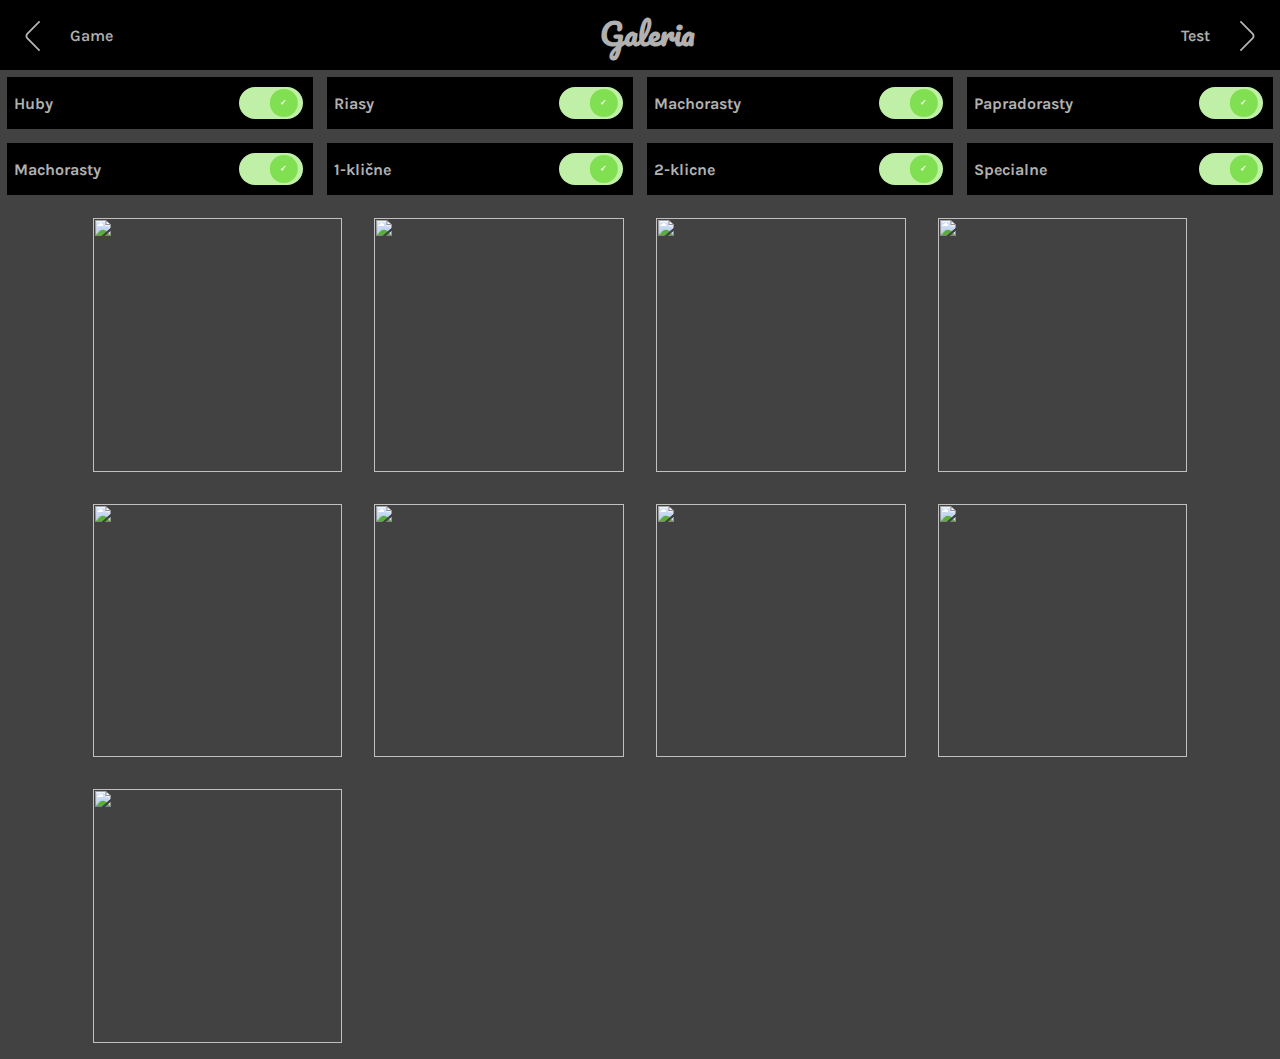
==== index.html @ 43759408 "commentzmena" ====
<!DOCTYPE html>
<html lang="en">
<head>
    <title>Document</title>
    <!--zmena-->
    <link rel="stylesheet" href="Home.css">
    <link rel="stylesheet" href="chcekboxes.css">

    <link rel="preconnect" href="https://fonts.googleapis.com">
    <link rel="preconnect" href="https://fonts.gstatic.com" crossorigin>
    <link href="https://fonts.googleapis.com/css2?family=Pacifico&display=swap" rel="stylesheet"> 

    <link rel="preconnect" href="https://fonts.googleapis.com">
<link rel="preconnect" href="https://fonts.gstatic.com" crossorigin>
<link href="https://fonts.googleapis.com/css2?family=Karla:wght@200&display=swap" rel="stylesheet">
</head>
<body>
    <section class="slide">

        <div id="game">
            <a href=""></a><button class="btn-slide"><span class="arrow-left"></span></button></a>
            <div class="navText">Game</div>
        </div>
        <h1>Galeria</h1>
        <div id="test">
            <div  class="navText">Test</div>
            <a href=""><button class="btn-slide"><span class="arrow-right"></span></button></a>
        </div>
    </section>


    <div class="checkBoxSection">
        <!--<div class="stlpec1">--->

            <div class="box">
                <div class="boxText">Huby</div>
                <input onclick="hubyFunction()" id="hubyBox" checked="checked" type="checkbox" id="chk" class="toggle" />
            </div>

            <div class="box">
                <div class="boxText">Riasy</div>
                <input onclick="riasyFunction()" id="riasyBox"checked="checked" type="checkbox" id="chk" class="toggle" />
            </div>
            <div class="box">
                <div class="boxText">Machorasty</div>
                <input checked="checked" type="checkbox" id="chk" class="toggle" />
            </div>
            <div class="box">
                <div class="boxText">Papradorasty</div>
                <input checked="checked" type="checkbox" id="chk" class="toggle" />
            </div>
            <!--</div>--->

            <!--<div class="stlpec">--->
                <div class="box">
                    <div class="boxText">Machorasty</div>
                    <input checked="checked" type="checkbox" id="chk" class="toggle" />
                </div>
                <div class="box">
                    <div class="boxText">1-klične</div>
                    <input onclick="monocotFunction()" id="monocotBox" checked="checked" type="checkbox" id="chk" class="toggle" />
                </div>
                <div class="box">
                    <div class="boxText">2-klicne</div>
                    <input onclick="dicotFunction()" id="dicotBox" checked="checked" type="checkbox" id="chk" class="toggle" />
                </div>
                <div class="box">
                    <div class="boxText">Specialne</div>
                    <input checked="checked" type="checkbox" id="chk" class="toggle" />
                 <!--</div>--->
            </div>
        </div>    
    

    <div class="flexgaleria">
    <div id="galeria" >
       
    </div>
    </div>
    <script src="checkbox.js"></script>
    

</body>
</html>
---- Home.css ----
body{
    padding: 0;
    border: 0;
    margin: 0%;
    background-color: rgb(66, 66, 66);
}

h1{
    color: rgb(177, 177, 177);
    font-family: 'Pacifico', cursive;
    font-size: 30px;
    padding: 0ch;
    margin: 0%;
    margin-top: 7px;
}
#test{
    display: flex;
    align-items: center;
}
#game{
    display: flex; 
    align-items: center; 
}
.navText{
    color: rgba(255, 255, 255, 0.7);
    font-family: 'Karla', sans-serif;
    font-weight: 600;
    
}

section.slide {
    z-index: 2;
    position: sticky;
    top: 0;
    background-color:#000;
    display:flex;
    justify-content:space-between;
  }
  
  button.btn-slide {
      width:50px;
      height:50px;
      margin:10px;
      border-style:none;
      background-color: transparent;
      border-radius: 50%;
      cursor: pointer;
      position:relative;
  }
  
  button.btn-slide:hover{
      background-color: rgba(255, 255, 255, 0.2);
  }
  
  span.arrow-left {
      display:block;
      width:20px;
      height:20px;
      border-top: 2px solid rgba(255, 255, 255, 0.7);
      border-left: 2px solid rgba(255, 255, 255, 0.7);
      border-top-left-radius: 5px;
      transform:rotate(-45deg);
      position:absolute;
      top:15px;
      left:18px;
  }
  
  span.arrow-right {
      display:block;
      width:20px;
      height:20px;
      border-top: 2px solid rgba(255, 255, 255, 0.7);
      border-right: 2px solid rgba(255, 255, 255, 0.7);
      border-top-right-radius: 5px;
      transform:rotate(45deg);
      position:absolute;
      top:15px;
      left:10px;
  }



.flexgaleria{
    display: flex;
    align-items: center;
    justify-content: center;
    margin: 1rem;
}

#galeria{
    
    display: grid;
    width: 80%;
    grid-template-columns: 25% 25% 25% 25%;
    
      grid-gap: 2rem;
      justify-content: center;
      align-content: start;
      
} 
@media only screen and (max-width: 600px) {
    #galeria{
    
        display: grid;
        width: 80%;
        grid-template-columns: 50% 50%;
        
          grid-gap: 2rem;
          justify-content: center;
          align-content: start;
          
    } 
}


.galerBox{
    display:fit-content;
    

    
}

.galeryImage{
    width: 100%;
    height: 100%;
    aspect-ratio: 1 / 1;
    object-fit:cover;  
    
}
---- chcekboxes.css ----
input[type="checkbox"].toggle {
    font-size: var(--toggle-font-size);
    appearance: none;
    display: inline-flex;
    position: relative;
    align-items: center;
    justify-content: space-around;
    cursor: pointer;
 }
 
 input[type="checkbox"].toggle + label {
    font-size: var(--toggle-font-size);
    vertical-align: bottom;
 }
 
 input[type="checkbox"].toggle:not(:disabled):focus-visible {
    outline: none;
 }
 
 input[type="checkbox"].toggle:not(:disabled):focus-visible::before {
    outline: 0.25rem solid hsl(0, 0%, 45%);
 }
 
 input[type="checkbox"].toggle::before {
    content: "";
    width: 4em;
    height: 2em;
    background-color: hsl(0, 80%, 90%);
    border-radius: 5em;
 }
 
 input[type="checkbox"].toggle::after {
    content: "\2715";
    position: absolute;
    display: flex;
    align-items: center;
    justify-content: center;
    font-size: 0.5em;
    font-weight: 700;
    width: 3.6em;
    height: 3.6em;
    left: 0.2em;
    border-radius: 2em;
    background-color: hsl(0, 80%, 60%);
    color: hsl(0, 0%, 100%);
    
    transition: transform var(--anim), background-color var(--anim);
 }
 
 input[type="checkbox"].toggle:checked::after {
    content: "\2713";
    transform: translateX(100%);
    background-color: hsl(100, 70%, 60%);

 }
 
 input[type="checkbox"].toggle:checked::before {
    background-color: hsl(100, 70%, 80%);
 }
 
 /* disabled states */
 
 input[type="checkbox"].toggle:disabled,
 input[type="checkbox"].toggle:disabled + label {
    color: #777;
    cursor: not-allowed;
 }
 
 input[type="checkbox"].toggle:disabled::before {
    background-color: #ccc;
 }
 
 input[type="checkbox"].toggle:disabled::after {
    background-color: #777;
 }
.box{
    margin: 7px;
    padding: 7px;
    background-color: black;
    color: rgb(177, 177, 177);
    display: flex;
    align-items: center;
    justify-content: space-between;
}
.boxText{
    font-family: 'Karla', sans-serif;
    font-weight: 700;
}
.checkBoxSection{
    width: 100%;
    display: grid;
    justify-content: space-between;
    grid-template-columns: 25% 25% 25% 25%;
}
@media only screen and (max-width: 850px) {
    .checkBoxSection {
        width: 100%;
        display: grid;
        justify-content: space-between;
        grid-template-columns: 50% 50%;
    }
}
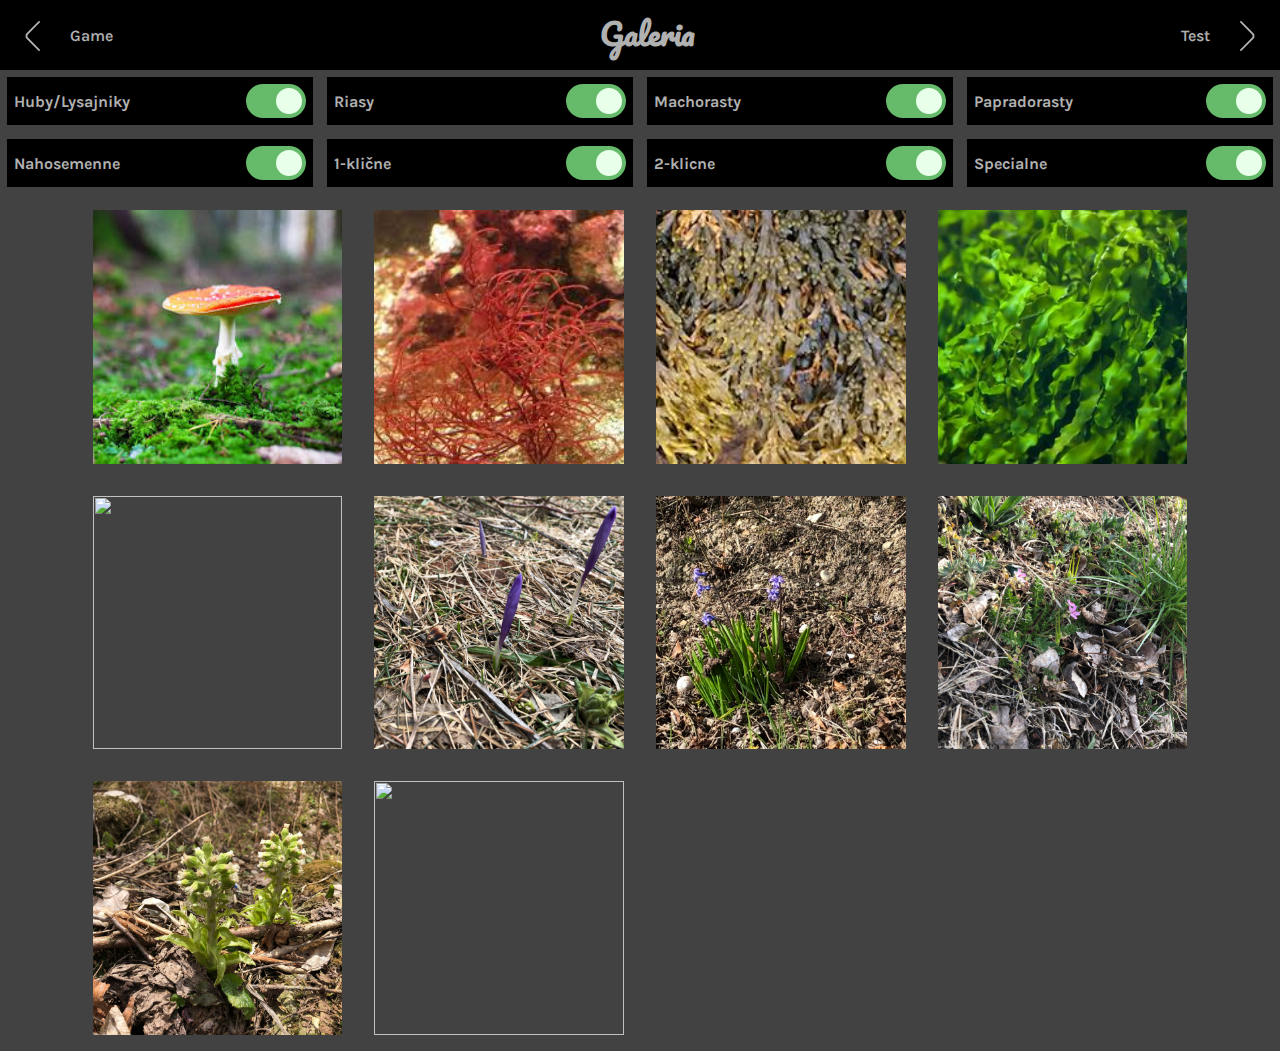
==== commit 220cc718: "vsetky checkboxy" ====
--- a/index.html
+++ b/index.html
@@ -3,6 +3,10 @@
 <head>
     <title>Document</title>
     <!--zmena-->
+    <meta charset="UTF-8">
+    <meta http-equiv="X-UA-Compatible" content="IE=edge">
+    <meta name="viewport" content="width=device-width, initial-scale=1.0">
+
     <link rel="stylesheet" href="Home.css">
     <link rel="stylesheet" href="chcekboxes.css">
 
@@ -33,40 +37,59 @@
         <!--<div class="stlpec1">--->
 
             <div class="box">
-                <div class="boxText">Huby</div>
-                <input onclick="hubyFunction()" id="hubyBox" checked="checked" type="checkbox" id="chk" class="toggle" />
+                <div class="boxText">Huby/Lysajniky</div>
+                 <!--<input onclick="hubyFunction()" id="hubyBox" checked="checked" type="checkbox" id="chk" class="toggle" />--->
+                 <label class="switch" for="0hubyBox">
+                    <input  checked onclick="hubyF(this.id)"type="checkbox" id="0hubyBox" />
+                    <div class="slider round"></div>
+                  </label>
             </div>
 
             <div class="box">
                 <div class="boxText">Riasy</div>
-                <input onclick="riasyFunction()" id="riasyBox"checked="checked" type="checkbox" id="chk" class="toggle" />
+                 <!--<input onclick="riasyFunction()" id="riasyBox"checked="checked" type="checkbox" id="chk" class="toggle" />--->
+                 <label class="switch" for="1riasyBox">
+                    <input  checked onclick="hubyF(this.id)"type="checkbox" id="1riasyBox" />
+                    <div class="slider round"></div>
             </div>
             <div class="box">
                 <div class="boxText">Machorasty</div>
-                <input checked="checked" type="checkbox" id="chk" class="toggle" />
+                <label class="switch" for="2machoBox">
+                    <input  checked onclick="hubyF(this.id)"type="checkbox" id="2machoBox" />
+                    <div class="slider round"></div>
             </div>
             <div class="box">
                 <div class="boxText">Papradorasty</div>
-                <input checked="checked" type="checkbox" id="chk" class="toggle" />
+                <label class="switch" for="3papraBox">
+                    <input  checked onclick="hubyF(this.id)"type="checkbox" id="3papraBox" />
+                    <div class="slider round"></div>
             </div>
             <!--</div>--->
 
             <!--<div class="stlpec">--->
                 <div class="box">
-                    <div class="boxText">Machorasty</div>
-                    <input checked="checked" type="checkbox" id="chk" class="toggle" />
+                    <div class="boxText">Nahosemenne</div>
+                    <label class="switch" for="4nahoBox">
+                        <input  checked onclick="hubyF(this.id)"type="checkbox" id="4nahoBox" />
+                        <div class="slider round"></div>
                 </div>
                 <div class="box">
                     <div class="boxText">1-klične</div>
-                    <input onclick="monocotFunction()" id="monocotBox" checked="checked" type="checkbox" id="chk" class="toggle" />
+                    <label class="switch" for="5monocotBox">
+                        <input  checked onclick="hubyF(this.id)"type="checkbox" id="5monocotBox" />
+                        <div class="slider round"></div>
                 </div>
                 <div class="box">
                     <div class="boxText">2-klicne</div>
-                    <input onclick="dicotFunction()" id="dicotBox" checked="checked" type="checkbox" id="chk" class="toggle" />
+                    <label class="switch" for="6dicotBox">
+                        <input  checked onclick="hubyF(this.id)"type="checkbox" id="6dicotBox" />
+                        <div class="slider round"></div>
                 </div>
                 <div class="box">
                     <div class="boxText">Specialne</div>
-                    <input checked="checked" type="checkbox" id="chk" class="toggle" />
+                    <label class="switch" for="7specialBox">
+                        <input  checked onclick="hubyF(this.id)"type="checkbox" id="7specialBox" />
+                        <div class="slider round"></div>
                  <!--</div>--->
             </div>
         </div>    
--- a/chcekboxes.css
+++ b/chcekboxes.css
@@ -1,3 +1,60 @@
+.switch {
+   display: inline-block;
+   height: 34px;
+   position: relative;
+   width: 60px;
+ }
+ 
+ .switch input {
+   display:none;
+ }
+ 
+ .slider {
+   background-color: rgb(233, 74, 74);
+   content: "";
+   bottom: 0;
+   cursor: pointer;
+   left: 0;
+   position: absolute;
+   right: 0;
+   top: 0;
+   transition: .4s;
+ }
+ 
+ .slider:before {
+   background-color: rgb(255, 250, 250);
+   bottom: 4px;
+   content: "";
+   height: 26px;
+   left: 4px;
+   position: absolute;
+   transition: .4s;
+   width: 26px;
+ }
+ 
+ input:checked + .slider {
+   background-color: #66bb6a;
+ }
+ 
+ input:checked + .slider:before {
+   transform: translateX(26px);
+   background-color: #e8ffe9;
+ }
+ 
+ .slider.round {
+   border-radius: 34px;
+ }
+ 
+ .slider.round:before {
+   border-radius: 50%;
+ }
+ 
+
+
+
+
+
+
 input[type="checkbox"].toggle {
     font-size: var(--toggle-font-size);
     appearance: none;
@@ -23,8 +80,8 @@
  
  input[type="checkbox"].toggle::before {
     content: "";
-    width: 4em;
-    height: 2em;
+    width: 63px;
+    height: 30px;
     background-color: hsl(0, 80%, 90%);
     border-radius: 5em;
  }
@@ -58,7 +115,7 @@
     background-color: hsl(100, 70%, 80%);
  }
  
- /* disabled states */
+  /*disabled states*/ 
  
  input[type="checkbox"].toggle:disabled,
  input[type="checkbox"].toggle:disabled + label {
@@ -73,6 +130,7 @@
  input[type="checkbox"].toggle:disabled::after {
     background-color: #777;
  }
+ 
 .box{
     margin: 7px;
     padding: 7px;
@@ -85,10 +143,13 @@
 .boxText{
     font-family: 'Karla', sans-serif;
     font-weight: 700;
+    width: fit-content;
 }
 .checkBoxSection{
     width: 100%;
     display: grid;
+
+    
     justify-content: space-between;
     grid-template-columns: 25% 25% 25% 25%;
 }
@@ -97,6 +158,14 @@
         width: 100%;
         display: grid;
         justify-content: space-between;
-        grid-template-columns: 50% 50%;
+        grid-template-columns: 100%;
     }
 }
+/*@media only screen and (max-width: 380px) {
+   .checkBoxSection {
+       width: 100%;
+       display: grid;
+       justify-content: space-between;
+       grid-template-columns: 100%;
+   }
+}
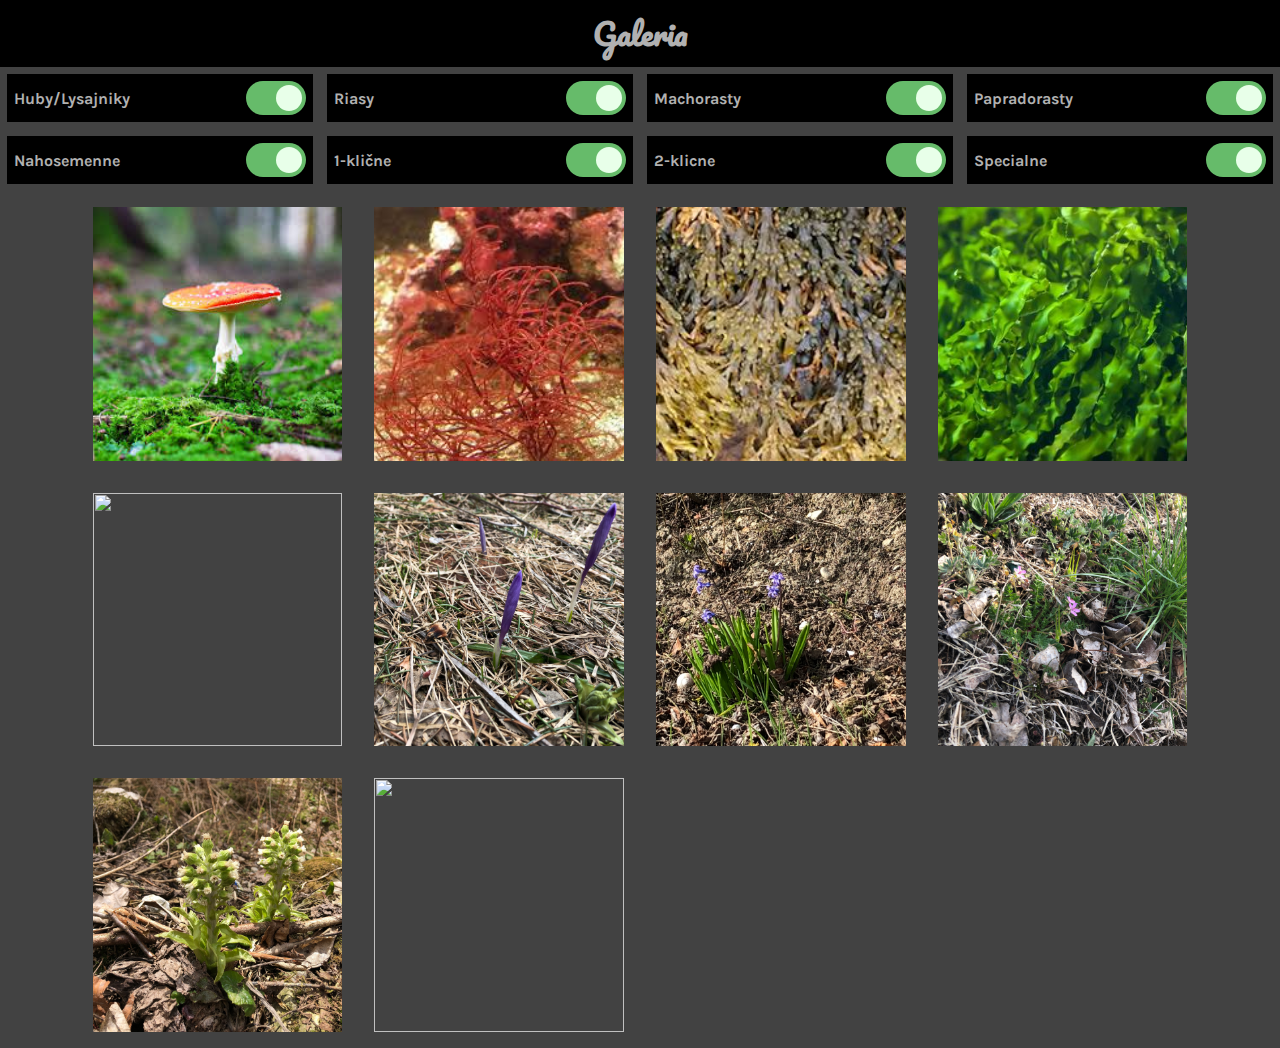
==== commit 4a6e2d40: "h1" ====
--- a/index.html
+++ b/index.html
@@ -21,15 +21,15 @@
 <body>
     <section class="slide">
 
-        <div id="game">
+        <!-- <div id="game">
             <a href=""></a><button class="btn-slide"><span class="arrow-left"></span></button></a>
-            <div class="navText">Game</div>
+            <div class="navText">Game</div> -->
         </div>
         <h1>Galeria</h1>
-        <div id="test">
+        <!-- <div id="test">
             <div  class="navText">Test</div>
             <a href=""><button class="btn-slide"><span class="arrow-right"></span></button></a>
-        </div>
+        </div> -->
     </section>
 
 
--- a/Home.css
+++ b/Home.css
@@ -11,7 +11,8 @@
     font-size: 30px;
     padding: 0ch;
     margin: 0%;
-    margin-top: 7px;
+    margin: 7px;
+    
 }
 #test{
     display: flex;
@@ -34,7 +35,8 @@
     top: 0;
     background-color:#000;
     display:flex;
-    justify-content:space-between;
+    justify-content: center;
+    justify-content:center;
   }
   
   button.btn-slide {
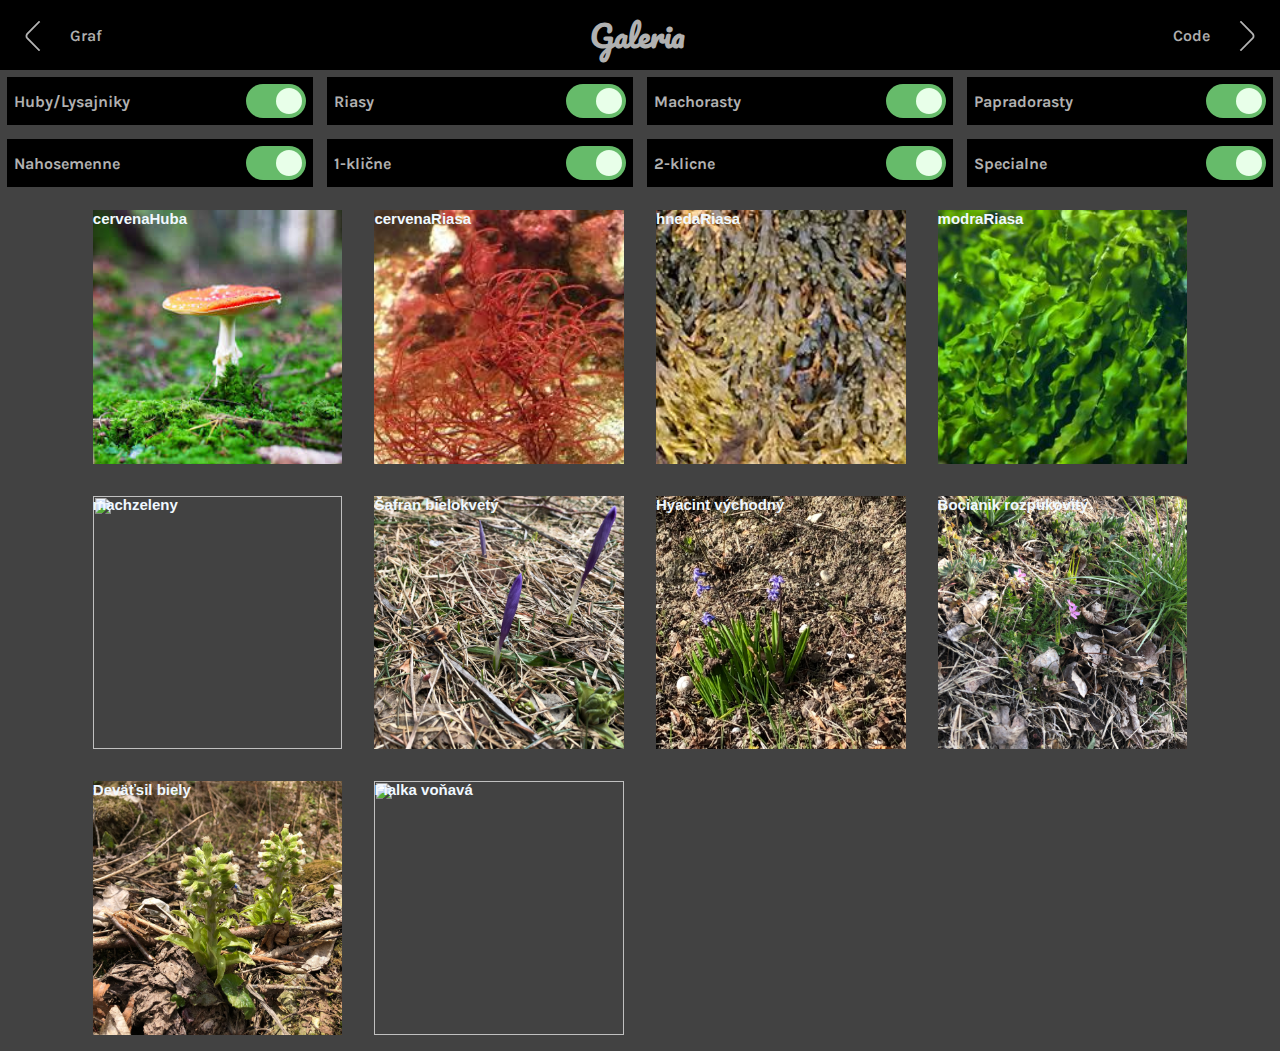
==== commit 920c6f34: "screenadjustment" ====
--- a/index.html
+++ b/index.html
@@ -21,15 +21,15 @@
 <body>
     <section class="slide">
 
-        <!-- <div id="game">
+         <div id="game">
             <a href=""></a><button class="btn-slide"><span class="arrow-left"></span></button></a>
-            <div class="navText">Game</div> -->
+            <div class="navText">Graf</div>
         </div>
-        <h1>Galeria</h1>
-        <!-- <div id="test">
-            <div  class="navText">Test</div>
-            <a href=""><button class="btn-slide"><span class="arrow-right"></span></button></a>
-        </div> -->
+        <h1 class="unselectable">Galeria</h1>
+        <div id="test">
+            <div  class="navText">Code</div>
+            <a  target="_blank" href="https://github.com/jozoforza/jozoforza.github.io"><button class="btn-slide"><span class="arrow-right"></span></button></a>
+        </div>
     </section>
 
 
--- a/Home.css
+++ b/Home.css
@@ -13,6 +13,14 @@
     margin: 0%;
     margin: 7px;
     
+}
+.unselectable {
+    -webkit-touch-callout: none;
+    -webkit-user-select: none;
+    -khtml-user-select: none;
+    -moz-user-select: none;
+    -ms-user-select: none;
+    user-select: none;
 }
 #test{
     display: flex;
@@ -35,8 +43,9 @@
     top: 0;
     background-color:#000;
     display:flex;
-    justify-content: center;
-    justify-content:center;
+    align-items: center;
+    justify-content: space-between;
+    
   }
   
   button.btn-slide {
@@ -100,7 +109,7 @@
       align-content: start;
       
 } 
-@media only screen and (max-width: 600px) {
+@media only screen and (min-width:400px) and (max-width:900px) {
     #galeria{
     
         display: grid;
@@ -114,12 +123,22 @@
     } 
 }
 
+@media only screen and (max-width:400px){
+    #galeria{
+    
+        display: grid;
+        width: 80%;
+        grid-template-columns: 100%;
+        
+          grid-gap: 2rem;
+          justify-content: center;
+          align-content: start;
+     
+    } 
+}
 
 .galerBox{
-    display:fit-content;
-    
-
-    
+   
 }
 
 .galeryImage{
@@ -129,4 +148,13 @@
     object-fit:cover;  
     
 }
+.textO{
+    position: absolute;
+    color: aliceblue;
+    font-size: 15px;
+    font-weight: 800;
+    font-family: 'Franklin Gothic Medium', 'Arial Narrow', Arial, sans-serif;
+    /* background: blue; */
+    /* opacity: 50%; */
+}
 
--- a/chcekboxes.css
+++ b/chcekboxes.css
@@ -54,83 +54,6 @@
 
 
 
-
-input[type="checkbox"].toggle {
-    font-size: var(--toggle-font-size);
-    appearance: none;
-    display: inline-flex;
-    position: relative;
-    align-items: center;
-    justify-content: space-around;
-    cursor: pointer;
- }
- 
- input[type="checkbox"].toggle + label {
-    font-size: var(--toggle-font-size);
-    vertical-align: bottom;
- }
- 
- input[type="checkbox"].toggle:not(:disabled):focus-visible {
-    outline: none;
- }
- 
- input[type="checkbox"].toggle:not(:disabled):focus-visible::before {
-    outline: 0.25rem solid hsl(0, 0%, 45%);
- }
- 
- input[type="checkbox"].toggle::before {
-    content: "";
-    width: 63px;
-    height: 30px;
-    background-color: hsl(0, 80%, 90%);
-    border-radius: 5em;
- }
- 
- input[type="checkbox"].toggle::after {
-    content: "\2715";
-    position: absolute;
-    display: flex;
-    align-items: center;
-    justify-content: center;
-    font-size: 0.5em;
-    font-weight: 700;
-    width: 3.6em;
-    height: 3.6em;
-    left: 0.2em;
-    border-radius: 2em;
-    background-color: hsl(0, 80%, 60%);
-    color: hsl(0, 0%, 100%);
-    
-    transition: transform var(--anim), background-color var(--anim);
- }
- 
- input[type="checkbox"].toggle:checked::after {
-    content: "\2713";
-    transform: translateX(100%);
-    background-color: hsl(100, 70%, 60%);
-
- }
- 
- input[type="checkbox"].toggle:checked::before {
-    background-color: hsl(100, 70%, 80%);
- }
- 
-  /*disabled states*/ 
- 
- input[type="checkbox"].toggle:disabled,
- input[type="checkbox"].toggle:disabled + label {
-    color: #777;
-    cursor: not-allowed;
- }
- 
- input[type="checkbox"].toggle:disabled::before {
-    background-color: #ccc;
- }
- 
- input[type="checkbox"].toggle:disabled::after {
-    background-color: #777;
- }
- 
 .box{
     margin: 7px;
     padding: 7px;
@@ -153,15 +76,15 @@
     justify-content: space-between;
     grid-template-columns: 25% 25% 25% 25%;
 }
-@media only screen and (max-width: 850px) {
+@media only screen and (min-width:380px) and (max-width:850px) {
     .checkBoxSection {
         width: 100%;
         display: grid;
         justify-content: space-between;
-        grid-template-columns: 100%;
+        grid-template-columns: 50% 50%;
     }
 }
-/*@media only screen and (max-width: 380px) {
+@media only screen and (max-width: 380px) {
    .checkBoxSection {
        width: 100%;
        display: grid;
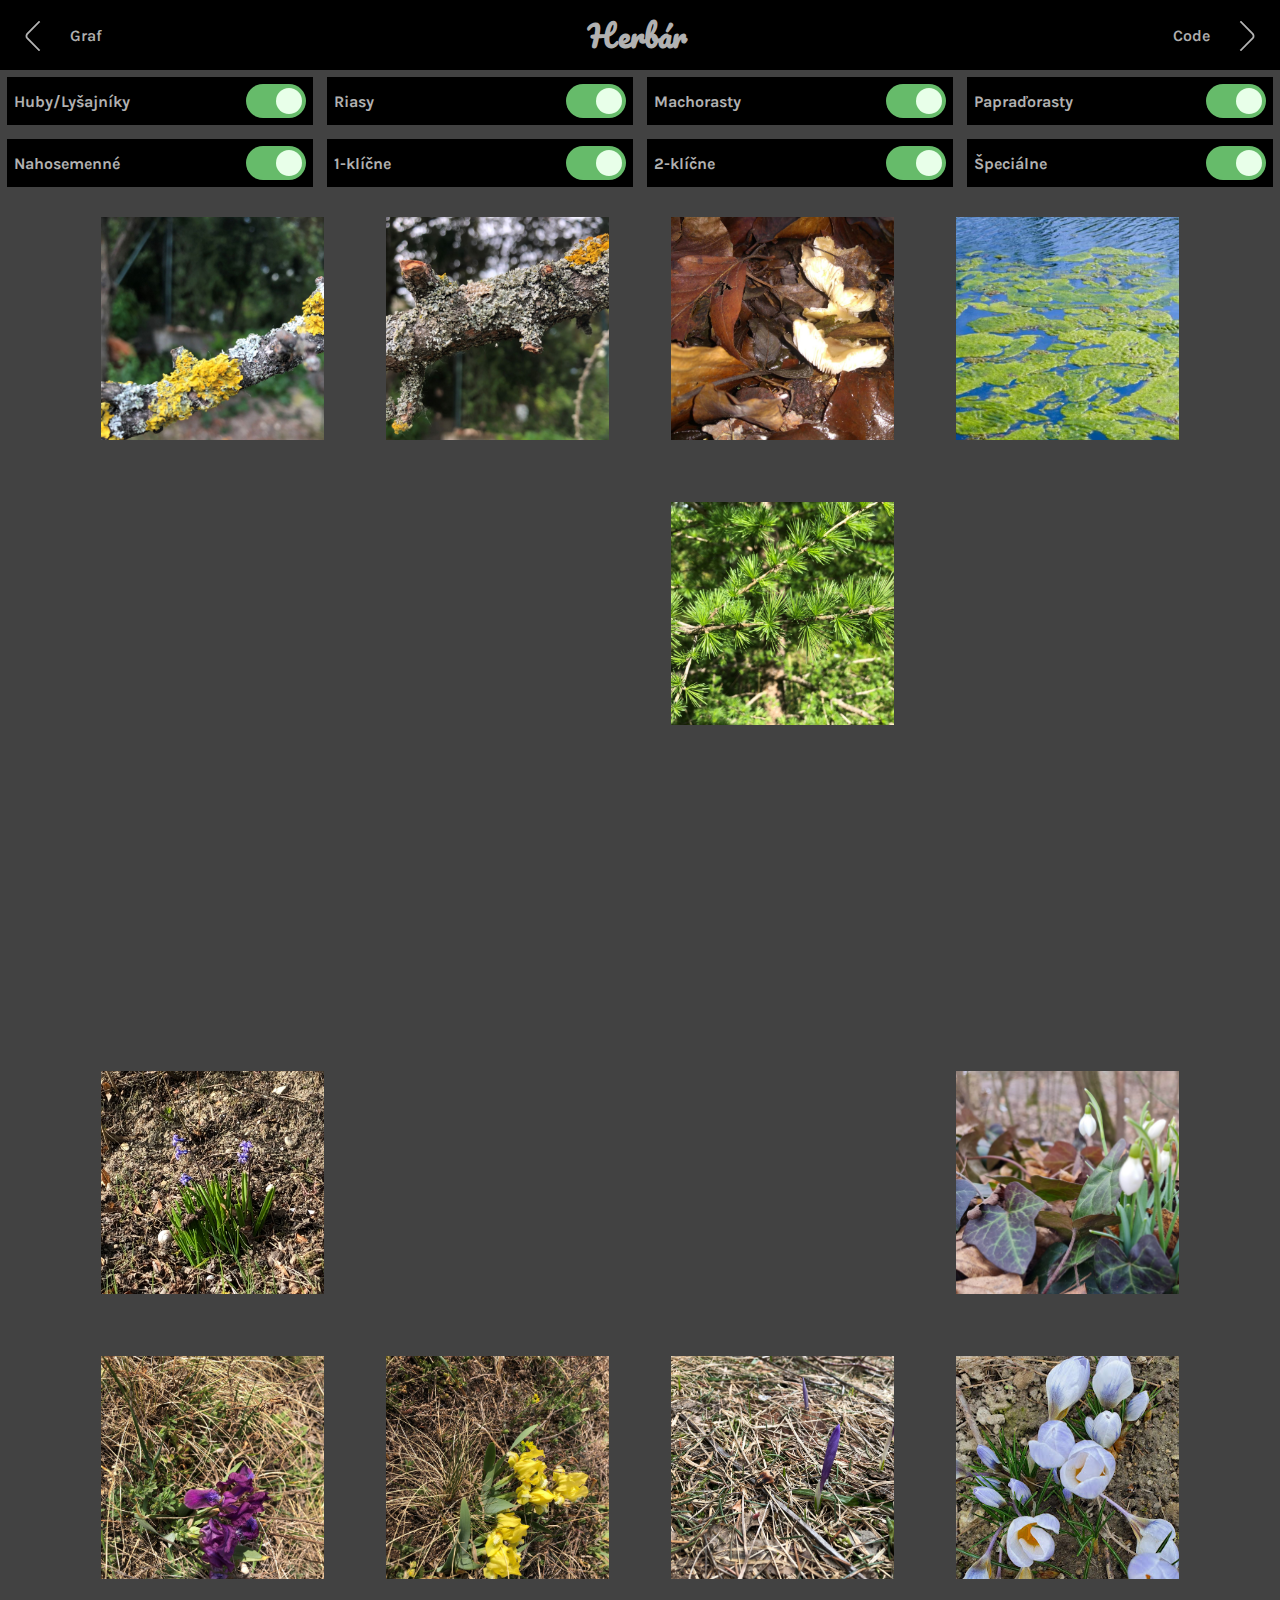
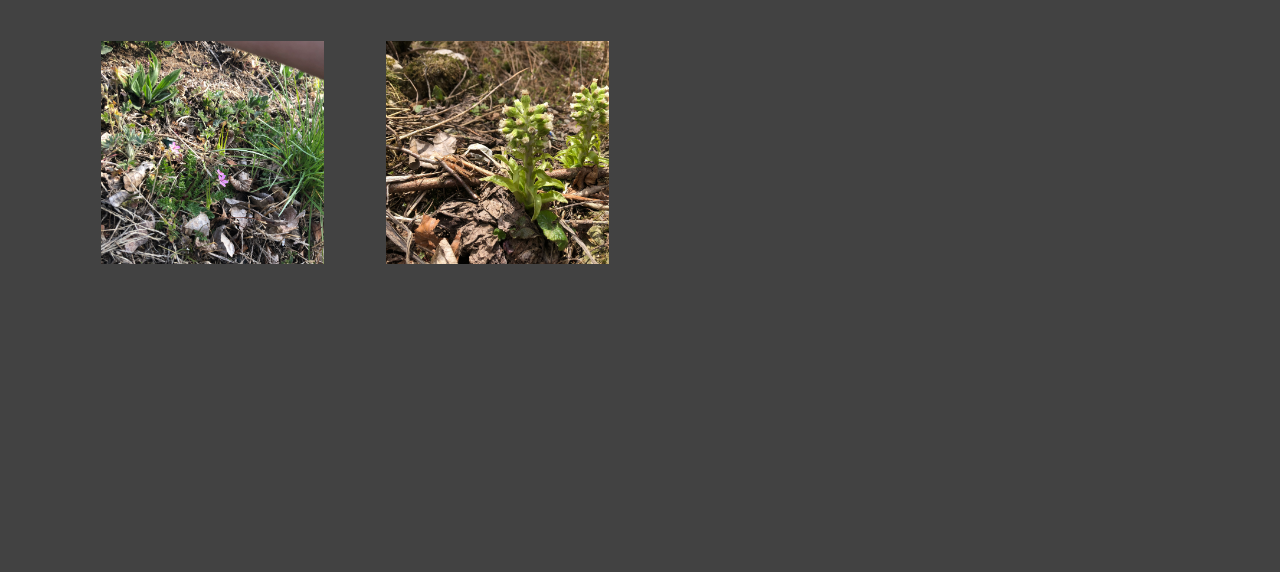
==== commit 47cdaab6: "este nieco" ====
--- a/index.html
+++ b/index.html
@@ -1,7 +1,7 @@
 <!DOCTYPE html>
 <html lang="en">
 <head>
-    <title>Document</title>
+    <title>Bio-herbar-KvintaA</title>
     <!--zmena-->
     <meta charset="UTF-8">
     <meta http-equiv="X-UA-Compatible" content="IE=edge">
@@ -22,13 +22,13 @@
     <section class="slide">
 
          <div id="game">
-            <a href=""></a><button class="btn-slide"><span class="arrow-left"></span></button></a>
+            <a href="graf.html"><button class="btn-slide"><span class="arrow-left"></span></button></a>
             <div class="navText">Graf</div>
         </div>
-        <h1 class="unselectable">Galeria</h1>
+        <h1 class="unselectable">Herbár</h1>
         <div id="test">
             <div  class="navText">Code</div>
-            <a  target="_blank" href="https://github.com/jozoforza/jozoforza.github.io"><button class="btn-slide"><span class="arrow-right"></span></button></a>
+            <a target="_blank" href="https://github.com/jozoforza/jozoforza.github.io"><button class="btn-slide"><span class="arrow-right"></span></button></a>
         </div>
     </section>
 
@@ -37,7 +37,7 @@
         <!--<div class="stlpec1">--->
 
             <div class="box">
-                <div class="boxText">Huby/Lysajniky</div>
+                <div  class="boxText">Huby/Lyšajníky</div>
                  <!--<input onclick="hubyFunction()" id="hubyBox" checked="checked" type="checkbox" id="chk" class="toggle" />--->
                  <label class="switch" for="0hubyBox">
                     <input  checked onclick="hubyF(this.id)"type="checkbox" id="0hubyBox" />
@@ -59,7 +59,7 @@
                     <div class="slider round"></div>
             </div>
             <div class="box">
-                <div class="boxText">Papradorasty</div>
+                <div class="boxText">Papraďorasty</div>
                 <label class="switch" for="3papraBox">
                     <input  checked onclick="hubyF(this.id)"type="checkbox" id="3papraBox" />
                     <div class="slider round"></div>
@@ -68,25 +68,25 @@
 
             <!--<div class="stlpec">--->
                 <div class="box">
-                    <div class="boxText">Nahosemenne</div>
+                    <div class="boxText">Nahosemenné</div>
                     <label class="switch" for="4nahoBox">
                         <input  checked onclick="hubyF(this.id)"type="checkbox" id="4nahoBox" />
                         <div class="slider round"></div>
                 </div>
                 <div class="box">
-                    <div class="boxText">1-klične</div>
+                    <div class="boxText">1-klíčne</div>
                     <label class="switch" for="5monocotBox">
                         <input  checked onclick="hubyF(this.id)"type="checkbox" id="5monocotBox" />
                         <div class="slider round"></div>
                 </div>
                 <div class="box">
-                    <div class="boxText">2-klicne</div>
+                    <div class="boxText">2-klíčne</div>
                     <label class="switch" for="6dicotBox">
                         <input  checked onclick="hubyF(this.id)"type="checkbox" id="6dicotBox" />
                         <div class="slider round"></div>
                 </div>
                 <div class="box">
-                    <div class="boxText">Specialne</div>
+                    <div class="boxText">Špeciálne</div>
                     <label class="switch" for="7specialBox">
                         <input  checked onclick="hubyF(this.id)"type="checkbox" id="7specialBox" />
                         <div class="slider round"></div>
--- a/Home.css
+++ b/Home.css
@@ -95,7 +95,7 @@
     display: flex;
     align-items: center;
     justify-content: center;
-    margin: 1rem;
+    margin: 0.5rem;
 }
 
 #galeria{
@@ -109,52 +109,106 @@
       align-content: start;
       
 } 
-@media only screen and (min-width:400px) and (max-width:900px) {
+@media only screen and (min-width:490px) and (max-width:900px) {
     #galeria{
     
         display: grid;
         width: 80%;
         grid-template-columns: 50% 50%;
         
-          grid-gap: 2rem;
+          grid-gap: 1rem;
           justify-content: center;
           align-content: start;
           
     } 
 }
 
-@media only screen and (max-width:400px){
+@media only screen and (max-width:490px){
     #galeria{
     
         display: grid;
         width: 80%;
         grid-template-columns: 100%;
         
-          grid-gap: 2rem;
+          grid-gap: 1rem;
           justify-content: center;
           align-content: start;
      
     } 
 }
 
-.galerBox{
-   
-}
-
-.galeryImage{
+.galeryBox{
+    
+    
+    min-height: 90%;
+    aspect-ratio: 1/1;
+    background-repeat: no-repeat;
+    background-size: cover;
+    
+}
+.okraj{
+    padding: 15px;
+    -webkit-transition: all 350ms ease;
+    -webkit-transition: all 350ms ease;
+    -moz-transition: all 350ms ease;
+    -ms-transition: all 350ms ease;
+    -o-transition: all 350ms ease;
+    transition: all 350ms ease;
+}
+
+.okraj:hover{
+    padding: 0px;
+    
+}
+    
+
+/*.galeryImage{
     width: 100%;
     height: 100%;
     aspect-ratio: 1 / 1;
     object-fit:cover;  
     
-}
-.textO{
-    position: absolute;
-    color: aliceblue;
-    font-size: 15px;
-    font-weight: 800;
+}*/
+.imageText{
+    
     font-family: 'Franklin Gothic Medium', 'Arial Narrow', Arial, sans-serif;
-    /* background: blue; */
-    /* opacity: 50%; */
-}
-
+    background-color: rgb(233, 233, 233,.6);
+    display: flex;
+    object-fit:cover; 
+    aspect-ratio: 1/1;
+    flex-direction: column;
+    justify-content: center;
+    align-items: center;
+    
+    font-size: 1.3rem;
+    opacity: 100%;
+    opacity: 0%;
+    -webkit-transition: all 500ms ease;
+    -moz-transition: all 500ms ease;
+    -ms-transition: all 500ms ease;
+    -o-transition: all 500ms ease;
+    transition: all 500ms ease;
+}
+.imageText:hover{
+    
+}
+.nazov_image_textu{
+    -webkit-touch-callout: none;
+    -webkit-user-select: none;
+    -khtml-user-select: none;
+    -moz-user-select: none;
+    -ms-user-select: none;
+    user-select: none;
+    font-size: 2.3rem; 
+}
+.druh_image_textu{
+    font-size: 1rem;
+    font-style: italic;
+    -webkit-touch-callout: none;
+    -webkit-user-select: none;
+    -khtml-user-select: none;
+    -moz-user-select: none;
+    -ms-user-select: none;
+    user-select: none;
+    
+}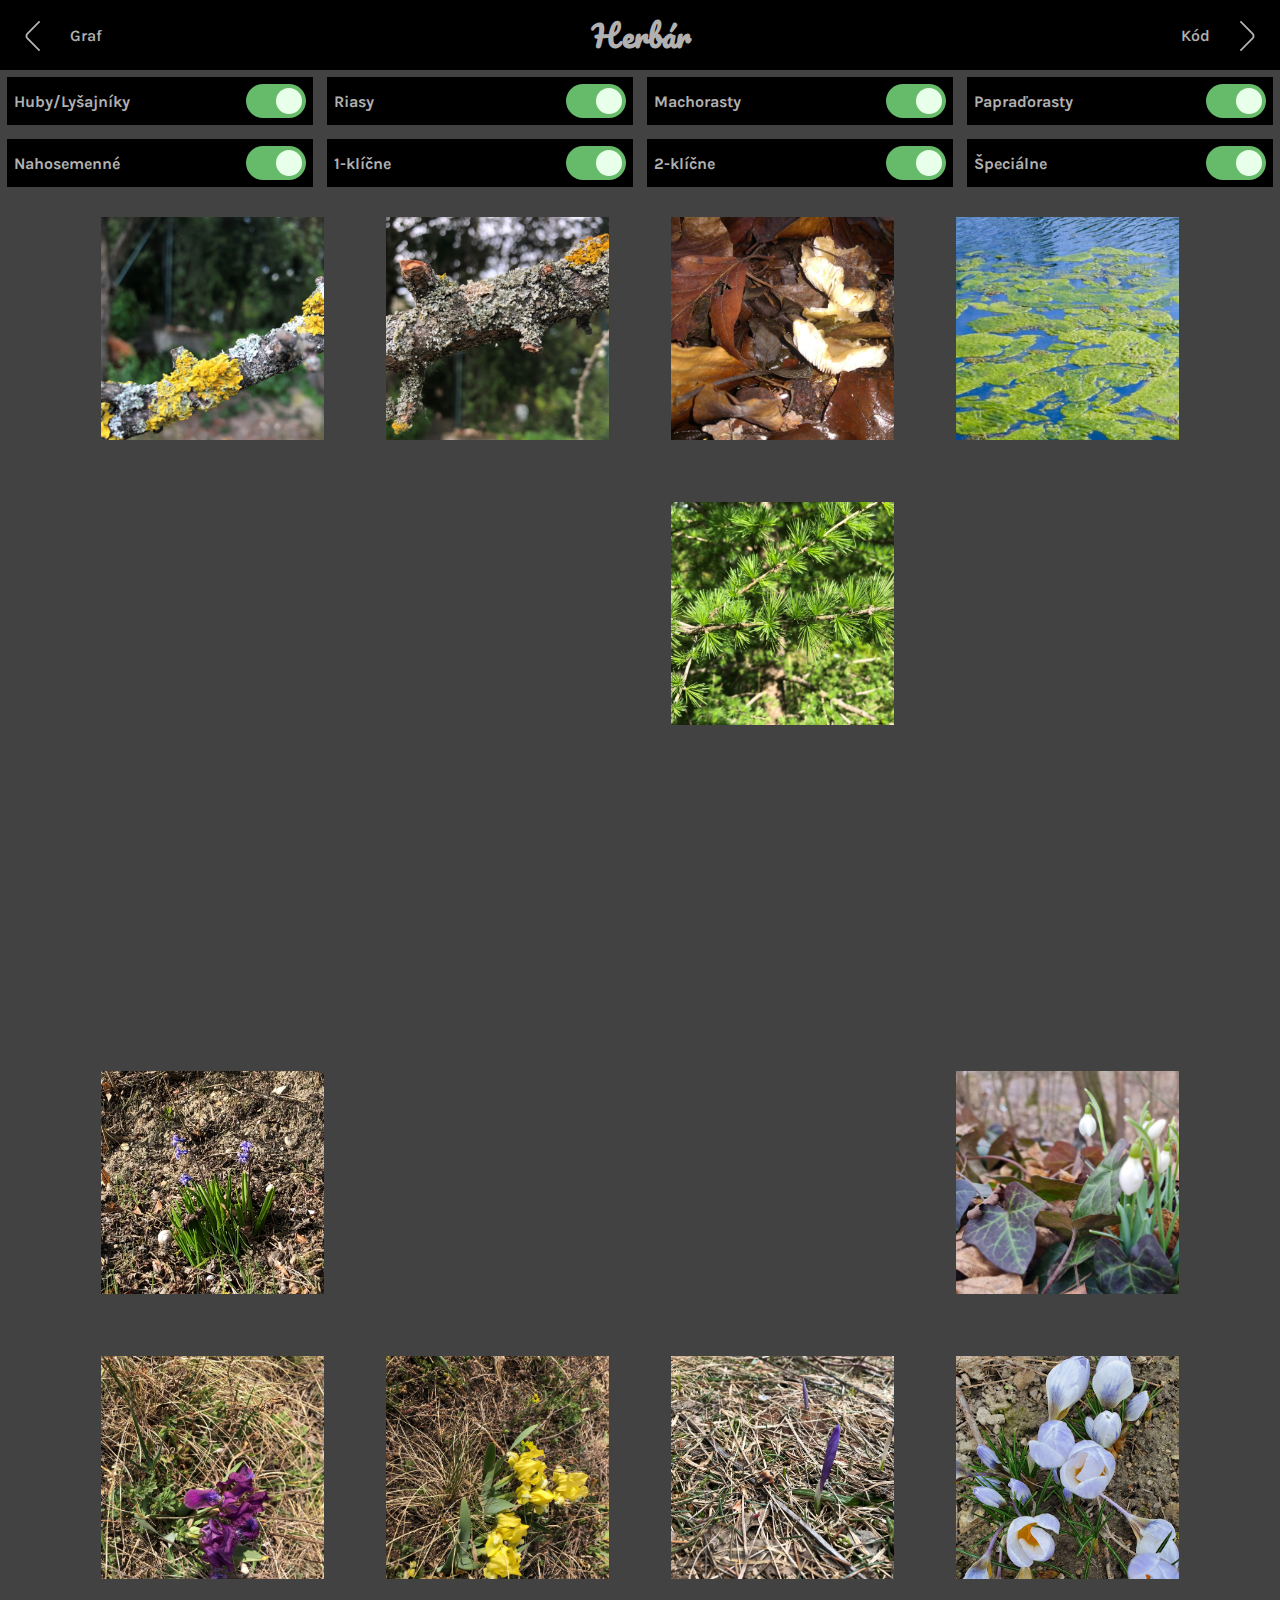
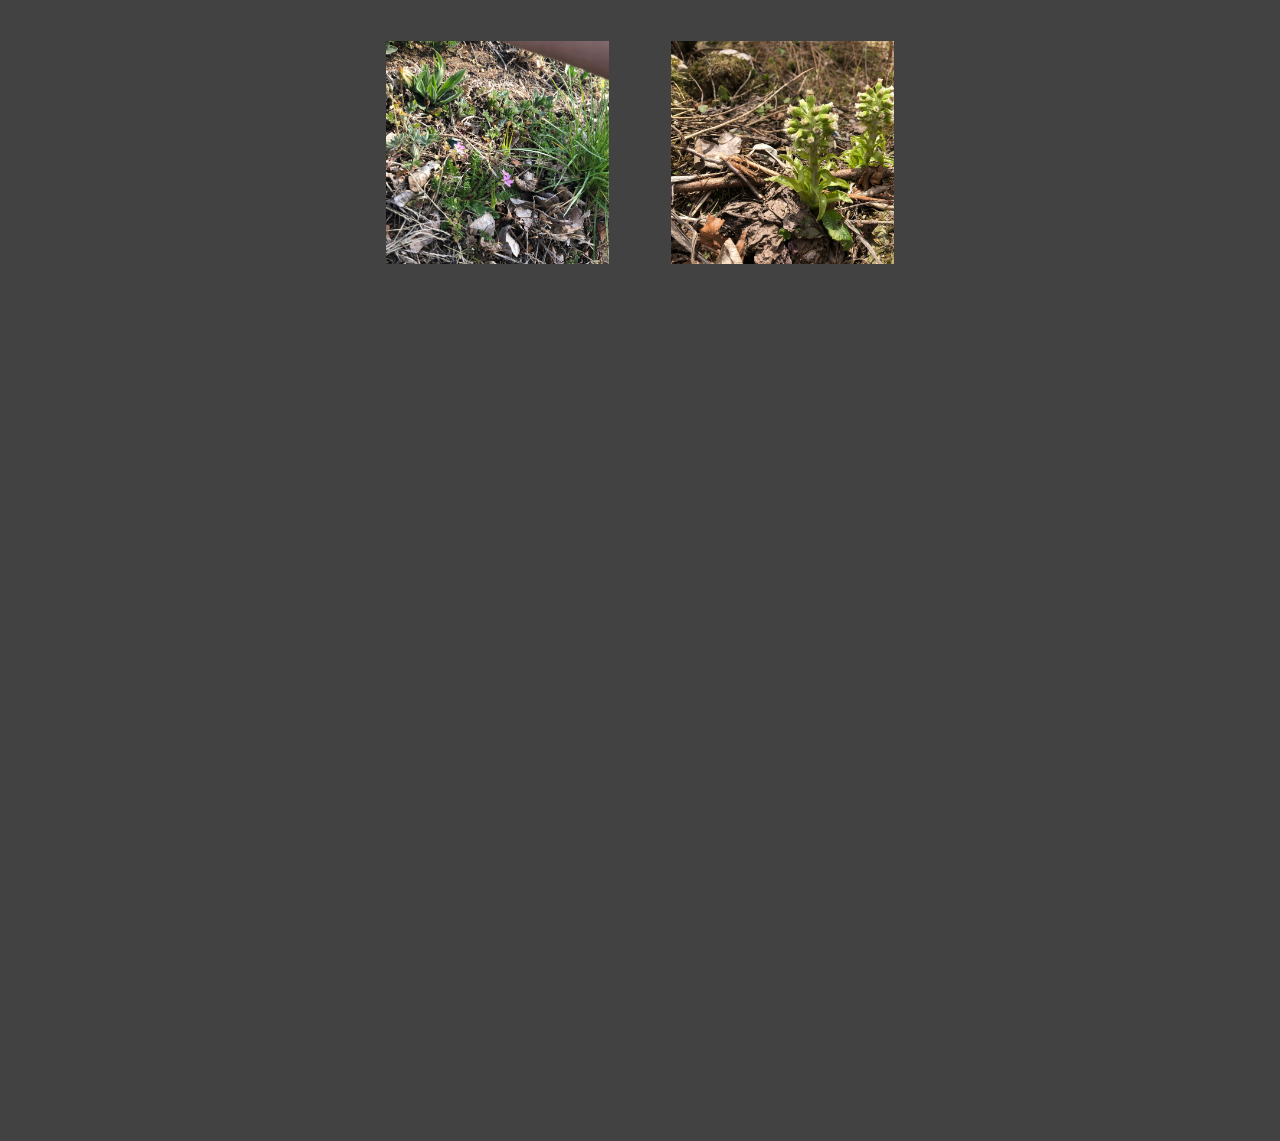
==== commit 2d065587: "fdf" ====
--- a/index.html
+++ b/index.html
@@ -27,7 +27,7 @@
         </div>
         <h1 class="unselectable">Herbár</h1>
         <div id="test">
-            <div  class="navText">Code</div>
+            <div  class="navText">Kód</div>
             <a target="_blank" href="https://github.com/jozoforza/jozoforza.github.io"><button class="btn-slide"><span class="arrow-right"></span></button></a>
         </div>
     </section>
